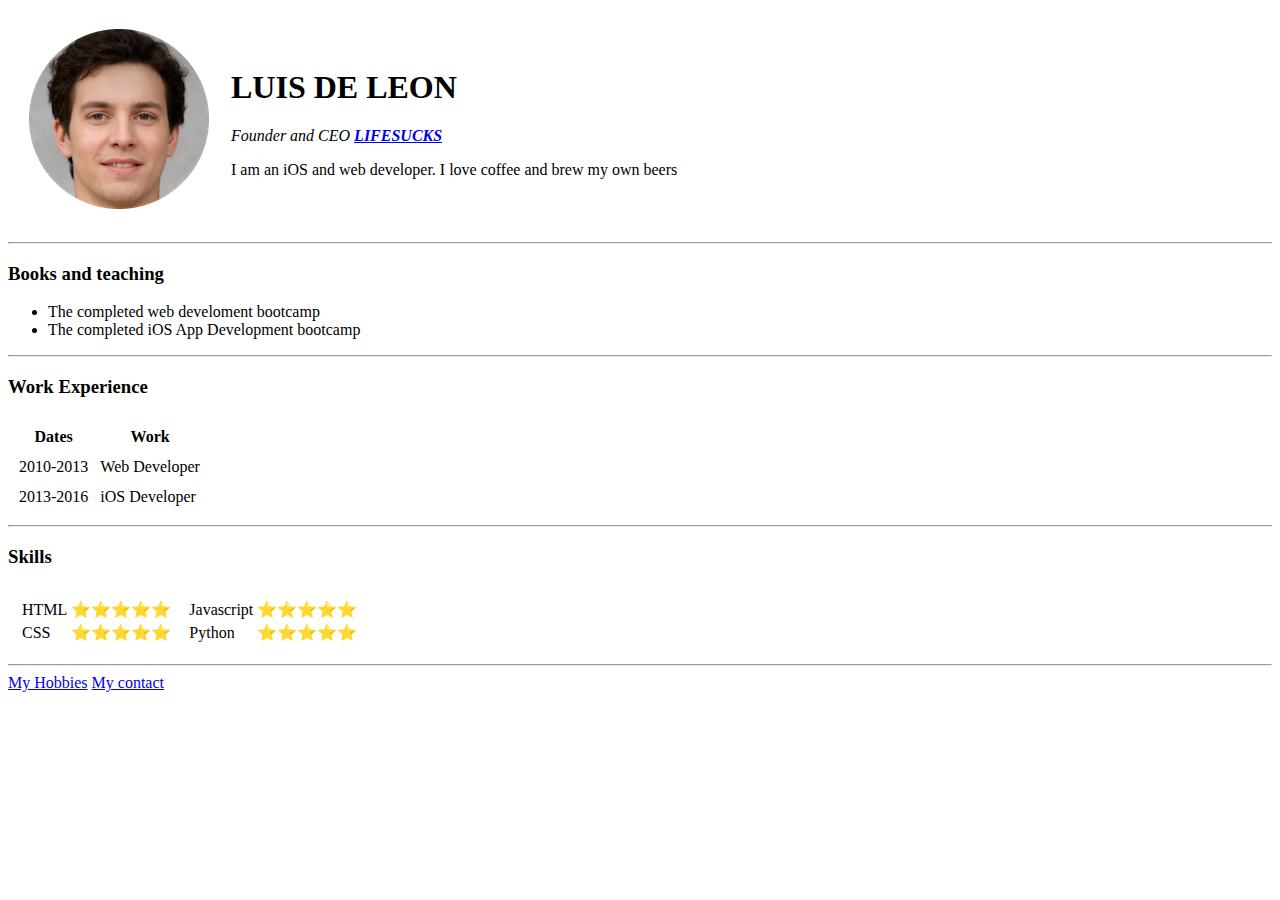
==== index.html @ e2a99b1e "Initial cv website files" ====
<!DOCTYPE html>
<html lang="en">
<head>
    <meta charset="UTF-8">
    <meta name="viewport" content="width=device-width, initial-scale=1.0">
    <title>Luis's personal site</title>
</head>
<body>
    <table cellspacing="20">
        <tr>
            <td> 
                <img src="Images\photo.png" alt="cv photo profile"/>
            </td>
            <td>
                <h1>LUIS DE LEON</h1>
                <P><em>Founder and CEO <strong><a href="https://appbrewery.com">LIFESUCKS</a></strong></em></P>
                <p>I am an iOS and web developer. I love coffee and brew my own beers</p>
    
            </td>
        </tr>
    </table>
 
    <hr>

    <h3>Books and teaching</h3>
    <ul>
        <li>The completed web develoment bootcamp</li>
        <li>The completed iOS App Development bootcamp</li>
    </ul>
    <hr>
    <h3>Work Experience</h3>
    <table cellspacing="10">
        <th>Dates</th>
        <th>Work</th>
        <tr>
            <td>2010-2013</td>
            <td>Web Developer</td>
        </tr>
        <tr>
            <td>2013-2016</td>
            <td>iOS Developer</td>
        </tr>
    </table>
    <hr>
    <h3>Skills</h3>
    <table cellspacing="10">
      <tr>
            <td>
                <table>  
                    <tr>
                        <td>
                            HTML
                        </td>
                        <td>
                            ⭐⭐⭐⭐⭐
                        </td>
                    </tr>
                    <tr>
                        <td>
                            CSS
                        </td>
                        <td>
                            ⭐⭐⭐⭐⭐
                        </td>
                    </tr>
                </table>
            </td>    
            <td>      
                <table>
                    <tr>
                        <td>
                            Javascript
                        </td>
                        <td>
                            ⭐⭐⭐⭐⭐
                        </td>
                    </tr>
                    <tr>
                        <td>
                            Python
                        </td>
                        <td>
                            ⭐⭐⭐⭐⭐
                        </td>
                    </tr>
                </table>
            </td>
        </tr>
    </table>
    <hr>
    <a href="hobbies.html">My Hobbies</a>
    <a href="contact-me.html">My contact</a>

</body>
</html>
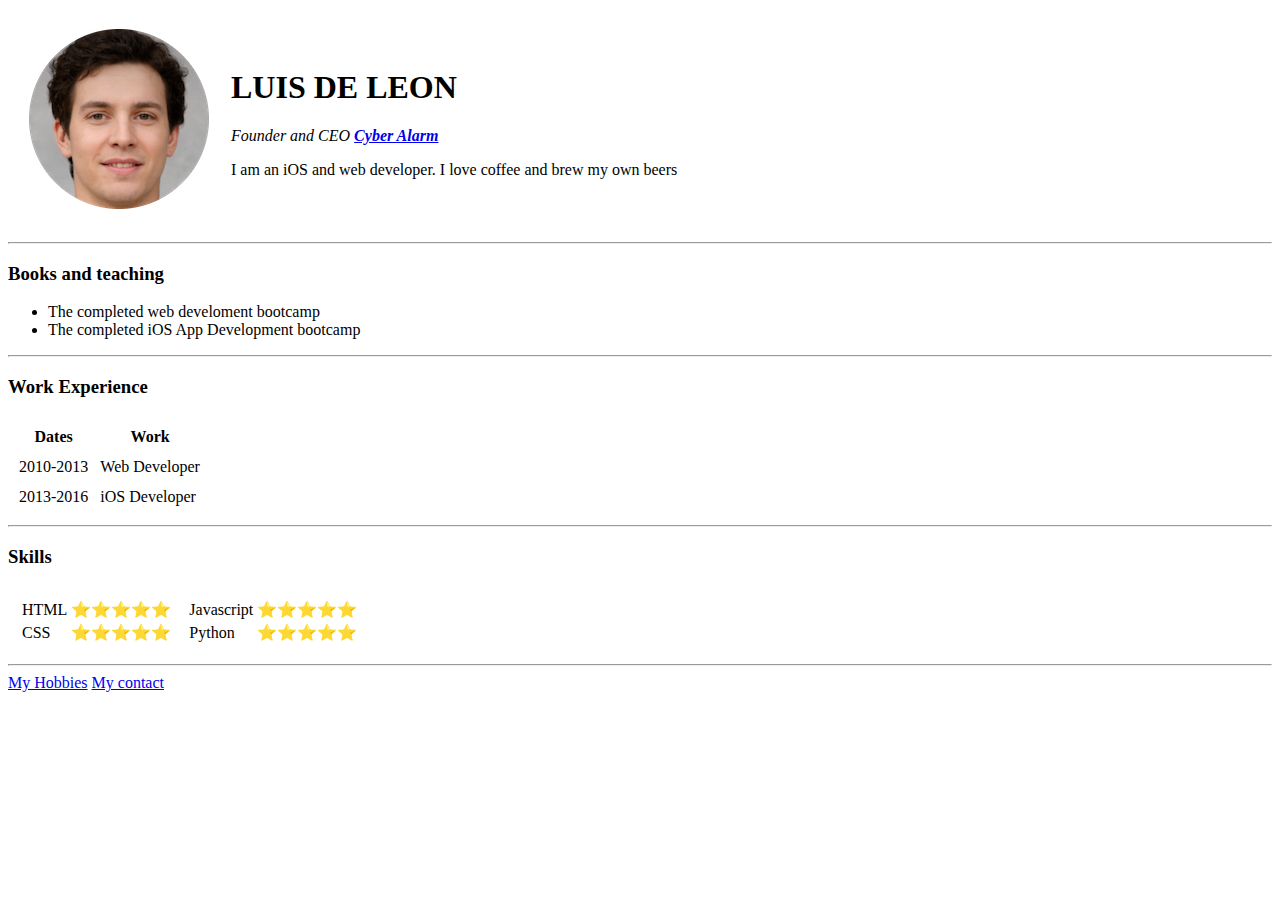
==== commit 9ef304bf: "Update index.html" ====
--- a/index.html
+++ b/index.html
@@ -13,7 +13,7 @@
             </td>
             <td>
                 <h1>LUIS DE LEON</h1>
-                <P><em>Founder and CEO <strong><a href="https://appbrewery.com">LIFESUCKS</a></strong></em></P>
+                <P><em>Founder and CEO <strong><a href="https://appbrewery.com">Cyber Alarm</a></strong></em></P>
                 <p>I am an iOS and web developer. I love coffee and brew my own beers</p>
     
             </td>
@@ -92,4 +92,4 @@
     <a href="contact-me.html">My contact</a>
 
 </body>
-</html>+</html>
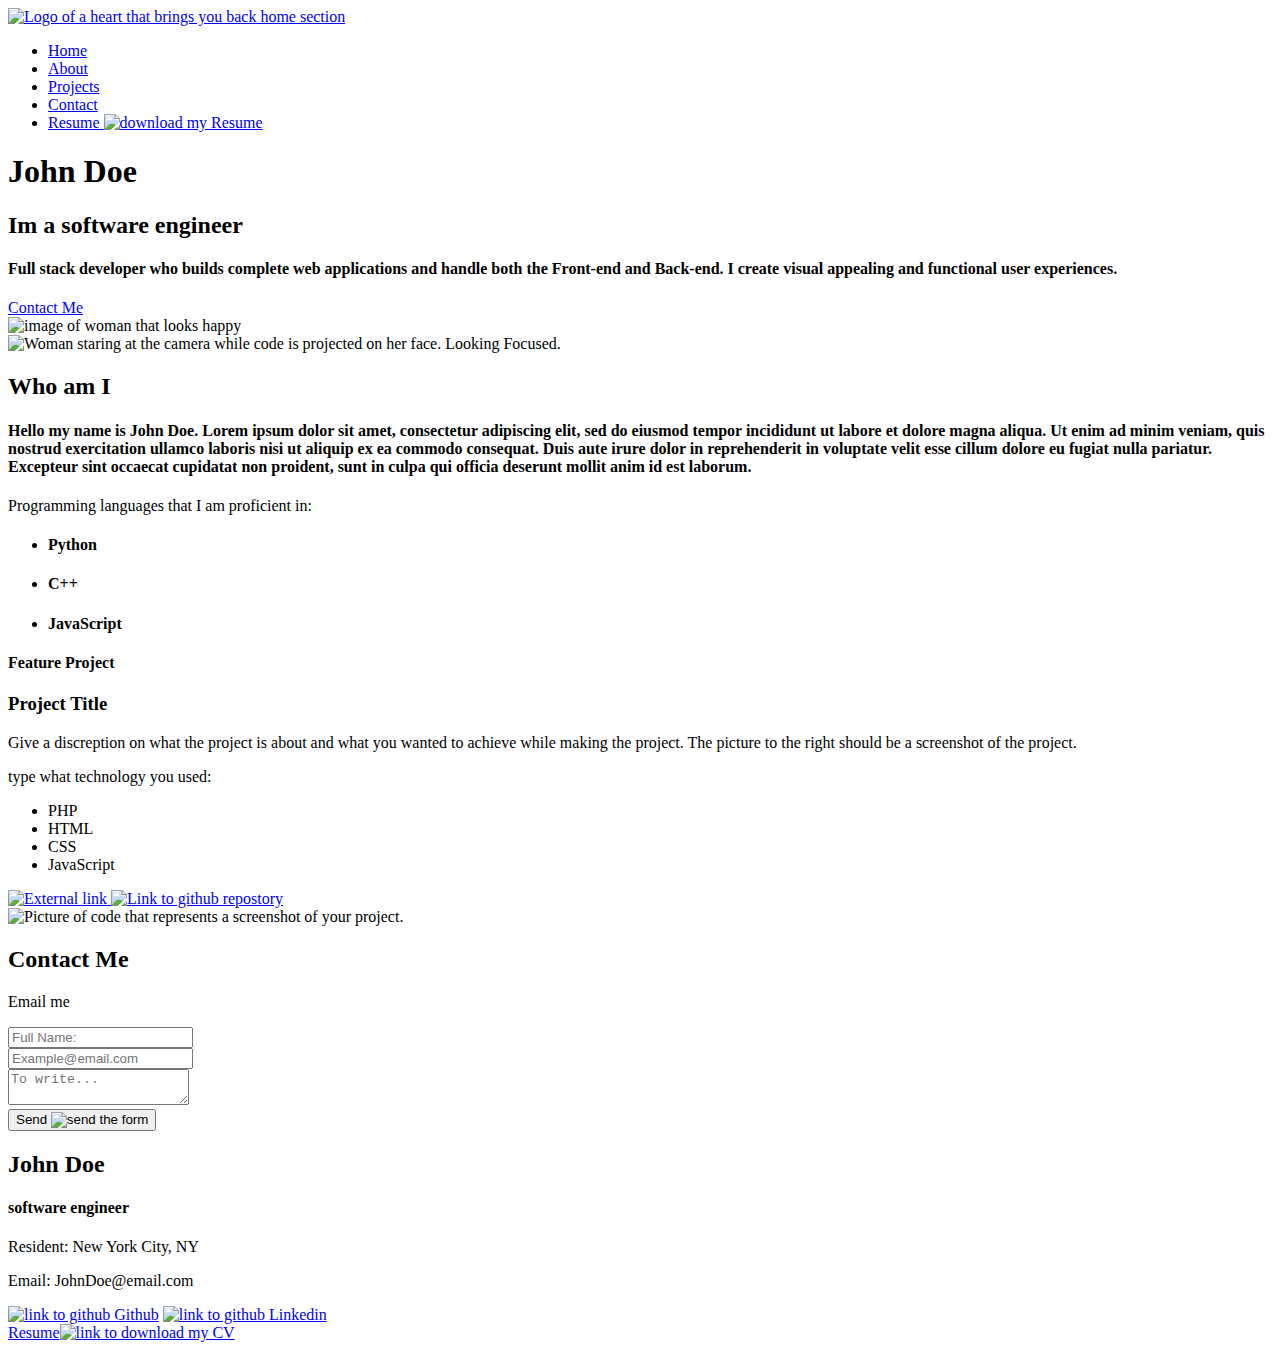
==== commit 69008d5f: "Update index.html" ====
--- a/index.html
+++ b/index.html
@@ -3,93 +3,119 @@
 <head>
     <meta charset="UTF-8">
     <meta name="viewport" content="width=device-width, initial-scale=1.0">
-    <title>Luis's personal site</title>
+    <title>Personal Portfolio Homepage</title>
+    <link rel="stylesheet" href="style.css">
+    <link rel="preconnect" href="https://fonts.googleapis.com">
+    <link rel="preconnect" href="https://fonts.gstatic.com" crossorigin>
+    <link href="https://fonts.googleapis.com/css2?family=Inter:ital,opsz,wght@0,14..32,700;1,14..32,700&display=swap" rel="stylesheet">
+    <script defer src="script.js"></script>
 </head>
 <body>
-    <table cellspacing="20">
-        <tr>
-            <td> 
-                <img src="Images\photo.png" alt="cv photo profile"/>
-            </td>
-            <td>
-                <h1>LUIS DE LEON</h1>
-                <P><em>Founder and CEO <strong><a href="https://appbrewery.com">Cyber Alarm</a></strong></em></P>
-                <p>I am an iOS and web developer. I love coffee and brew my own beers</p>
-    
-            </td>
-        </tr>
-    </table>
- 
-    <hr>
+    <header class="header">
+        <div class="header_content">
+            <a href="#">
+                <img src="assets/Heart.png" alt="Logo of a heart that brings you back home section" class="logo_img">
+            </a>
+            <nav>
+                <ul class="nav_list">    
+                    <li class="nav_item">
+                        <a href="#home" class="nav_link active">Home</a>
+                    </li>
+                    <li class="nav_item">
+                        <a href="#about" class="nav_link">About</a>
+                    </li>
+                    <li class="nav_item">
+                        <a href="#projects" class="nav_link">Projects</a>
+                    </li>
+                    <li class="nav_item">    
+                        <a href="#contact" class="nav_link">Contact</a>
+                    </li>
+                    <li class="nav_item">
+                        <a href="#Resume" class="nav_link resume">Resume <img src="assets/download.png" alt="download my Resume"></a>
+                        
+                    </li>
+                </ul>
+            </nav>
+        </div>
+    </header>
+    <main class="main">
+        <section class="section" id="home">
+            <div class="home_text">
+                <h1>John Doe</h1>
+                <h2>Im a software engineer</h2>
+                <h4><span id="red_text">Full stack developer</span> who builds complete web applications and handle both the Front-end and Back-end. I create <span id="red_text">visual appealing</span> and <span id="red_text">functional</span> user experiences.</h4>
+                <a href="#contact">Contact Me</a>
+            </div>
+            <div class="home_img">
+                <img src="assets/Happy.png" alt="image of woman that looks happy">
+            </div>
+        </section>
+        <section class="section" id="about">
+            <div class="about_img">
+                <img src="assets/Focused.png" alt="Woman staring at the camera while code is projected on her face. Looking Focused.">
+            </div>
+            <div class="about_text">
+                <h2>Who am I</h2>
+                <h4>Hello my name is <span id="red_text">John Doe</span>. Lorem ipsum dolor sit amet, consectetur adipiscing elit, sed do eiusmod tempor incididunt ut labore et dolore magna aliqua. Ut enim ad minim veniam, quis nostrud exercitation ullamco laboris nisi ut aliquip ex ea commodo consequat. Duis aute irure dolor in reprehenderit in voluptate velit esse cillum dolore eu fugiat nulla pariatur. Excepteur sint occaecat cupidatat non proident, sunt in culpa qui officia deserunt mollit anim id est laborum.</h4>
+                <p>Programming languages that I am proficient in:</p>
+                <ul>
+                    <li><h4>Python</h4></li>
+                    <li><h4>C++</h4></li>
+                    <li><h4>JavaScript</h4></li>
+                </ul>
+            </div>
+        </section>
+        <section class="section" id="projects">
+            <div class="project_text">
+                <h4>Feature Project</h4>
+                <h3>Project Title</h3>
+                <p>Give a discreption on what the project is about and what you wanted to achieve while making the project. The picture to the right should be a screenshot of the project.</p>
+                <p>type what technology you used:</p>
+                <ul>
+                    <li>PHP</li>
+                    <li>HTML</li>
+                    <li>CSS</li>
+                    <li>JavaScript</li>
+                </ul>
+                <a href="#project1">
+                    <img src="assets/External link.png" alt="External link">
+                </a>
+                <a href="#githubRepository"> 
+                    <img src="assets/Github.png" alt="Link to github repostory">
+                </a>   
+            </div>
+            <div class="project_picture">
+                <img src="assets/CodeImage.png" alt="Picture of code that represents a screenshot of your project.">
+            </div>
+        </section>
+        <section class="section" id="contact">
+            <div class="contact_form">
+                <h2>Contact Me</h2>
+                <p><span id="red_text">Email me</span></p>
+                <form action="https://api.web3forms.com/submit" method="POST" name="myForm">
+                    <input type="hidden" name="access_key" value="YOUR_ACCESS_KEY_HERE">
+                    <!--GO TO WEB3FORMS.COM AND SUBMITTING YOUR GMAIL
+                     GET AN ACCESS KEY CONNECTED TO THAT EMAIL
+                    THEN PLUG THAT ACCESS KEY TO THE VALUE = "YOUR_ACCESS_KEY_HERE"-->
 
-    <h3>Books and teaching</h3>
-    <ul>
-        <li>The completed web develoment bootcamp</li>
-        <li>The completed iOS App Development bootcamp</li>
-    </ul>
-    <hr>
-    <h3>Work Experience</h3>
-    <table cellspacing="10">
-        <th>Dates</th>
-        <th>Work</th>
-        <tr>
-            <td>2010-2013</td>
-            <td>Web Developer</td>
-        </tr>
-        <tr>
-            <td>2013-2016</td>
-            <td>iOS Developer</td>
-        </tr>
-    </table>
-    <hr>
-    <h3>Skills</h3>
-    <table cellspacing="10">
-      <tr>
-            <td>
-                <table>  
-                    <tr>
-                        <td>
-                            HTML
-                        </td>
-                        <td>
-                            ⭐⭐⭐⭐⭐
-                        </td>
-                    </tr>
-                    <tr>
-                        <td>
-                            CSS
-                        </td>
-                        <td>
-                            ⭐⭐⭐⭐⭐
-                        </td>
-                    </tr>
-                </table>
-            </td>    
-            <td>      
-                <table>
-                    <tr>
-                        <td>
-                            Javascript
-                        </td>
-                        <td>
-                            ⭐⭐⭐⭐⭐
-                        </td>
-                    </tr>
-                    <tr>
-                        <td>
-                            Python
-                        </td>
-                        <td>
-                            ⭐⭐⭐⭐⭐
-                        </td>
-                    </tr>
-                </table>
-            </td>
-        </tr>
-    </table>
-    <hr>
-    <a href="hobbies.html">My Hobbies</a>
-    <a href="contact-me.html">My contact</a>
-
+                    <input type="text" name="name" placeholder="Full Name:" class="contact_inputs" required><br>
+                    <input type="text" name="Email" placeholder="Example@email.com" class="contact_inputs" required><br>
+                    <textarea name="message" placeholder="To write..." class="contact_inputs" id="textarea" required></textarea><br>
+                    <button type="submit">Send <img src="assets/Arrow right.png" alt="send the form"></button>
+                </form>
+            </div>
+            <div class="business_card">
+                <h2>John Doe</h2>
+                <h4>software engineer</h4>
+                <p>Resident: New York City, NY</p>
+                <p>Email: JohnDoe@email.com</p>
+                <div class="social_links">
+                    <a href="#Github"><img src="assets/Github.png" alt="link to github"> Github</a>
+                    <a href="#Linkedin"><img src="assets/Linkedin.png" alt="link to github"> Linkedin</a>
+                </div>
+                <a href="#Resume">Resume<img src="assets/download.png" alt="link to download my CV"></a>
+            </div>
+        </section>
+    </main>
 </body>
-</html>
+</html>           
--- a/style.css
+++ b/style.css
@@ -0,0 +1 @@
+styles.css
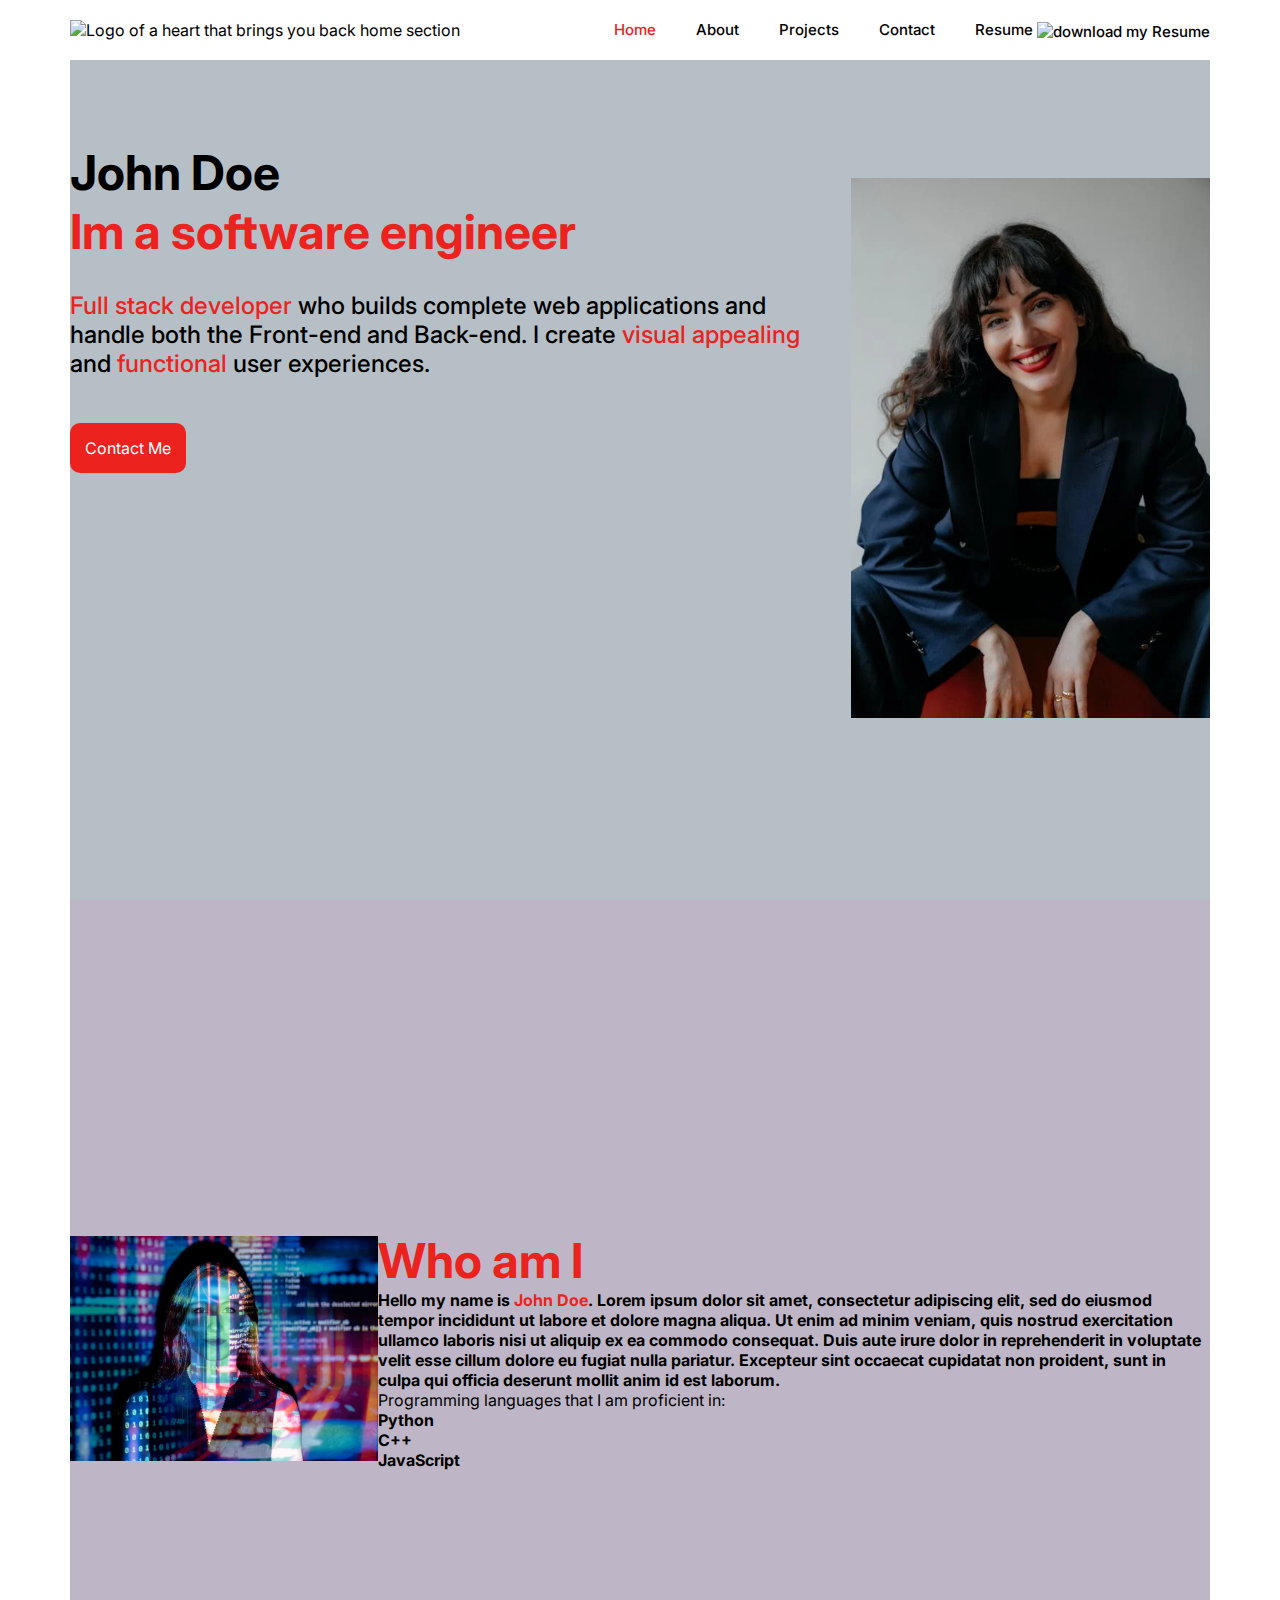
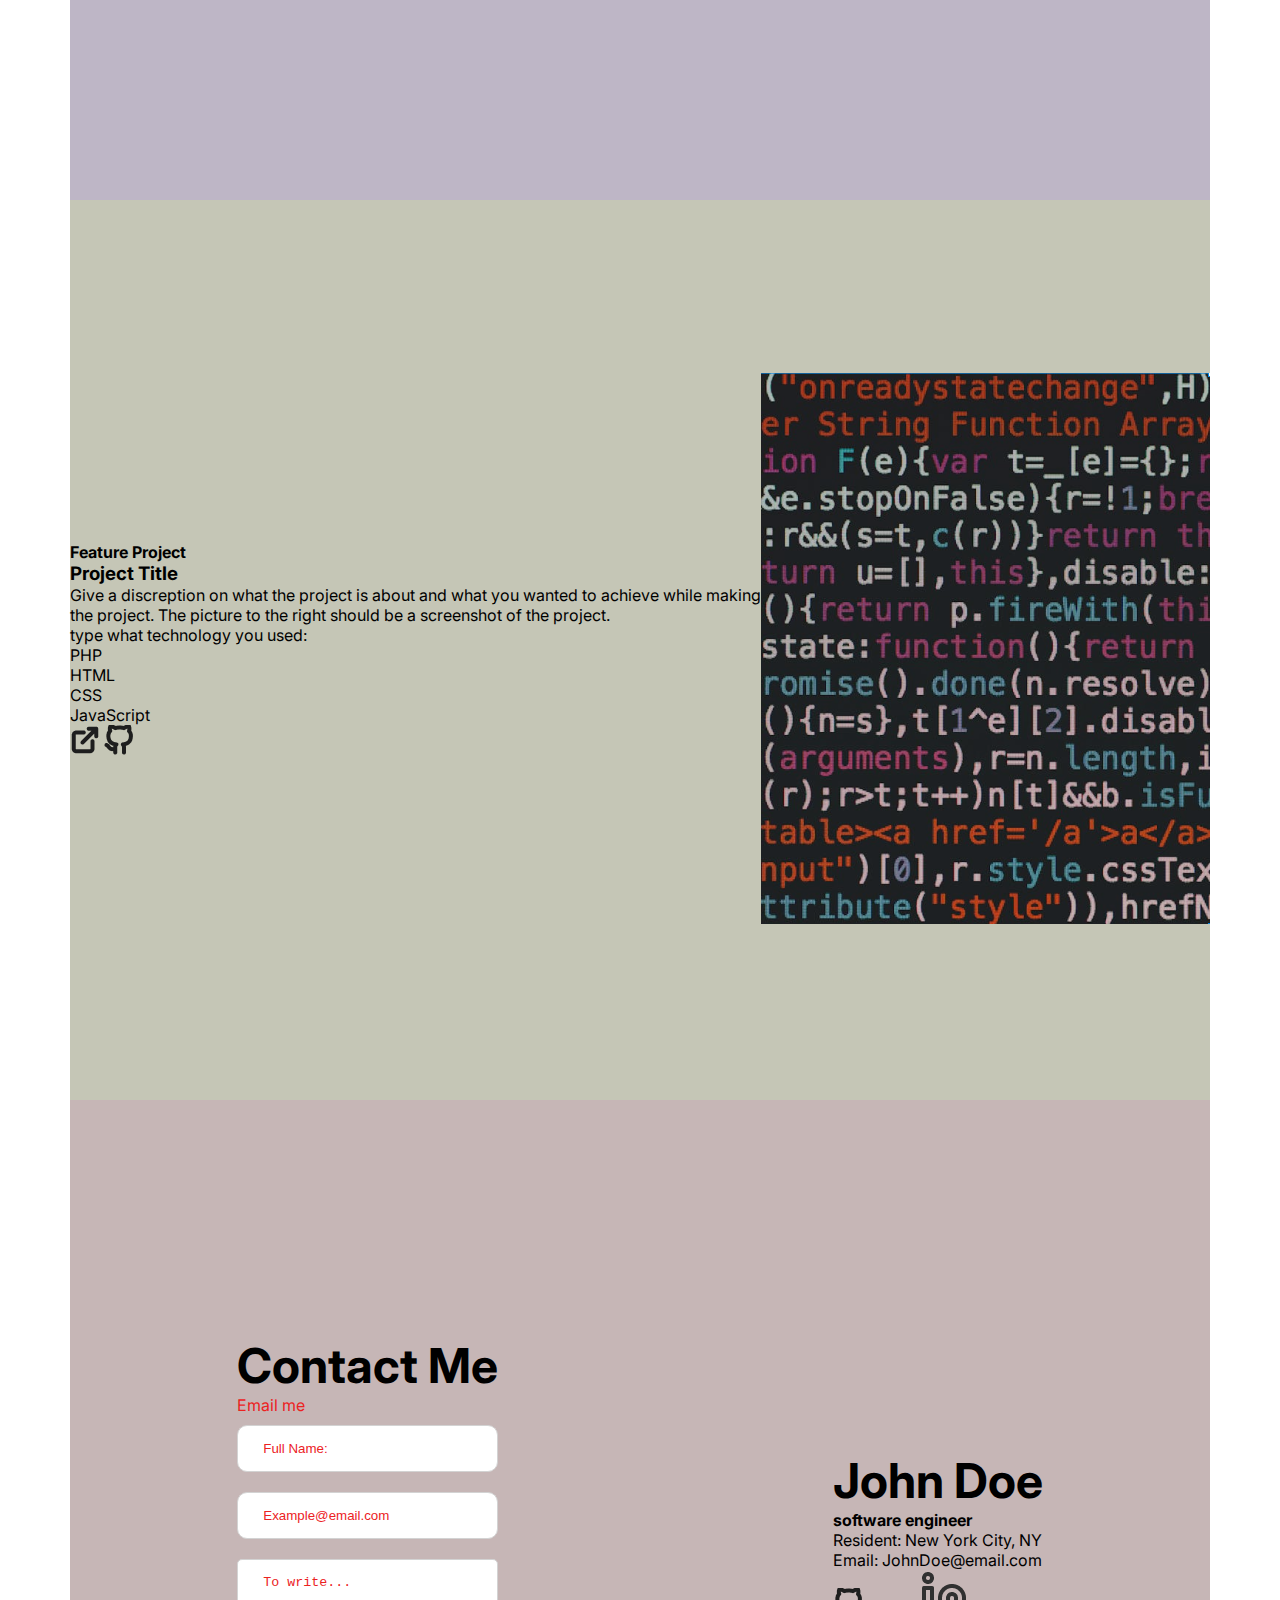
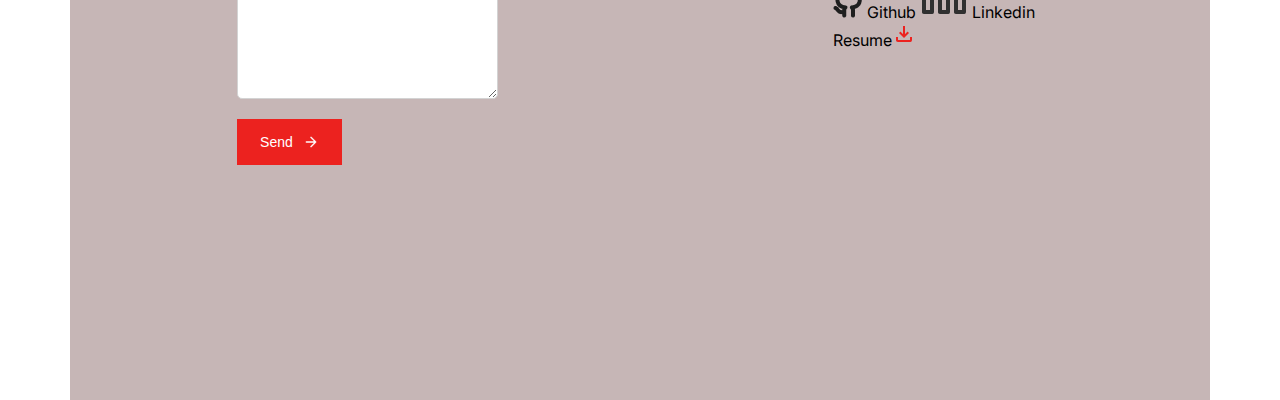
==== commit e7c8f232: "Update index.html" ====
--- a/index.html
+++ b/index.html
@@ -14,7 +14,7 @@
     <header class="header">
         <div class="header_content">
             <a href="#">
-                <img src="assets/Heart.png" alt="Logo of a heart that brings you back home section" class="logo_img">
+                <img src="images/Heart.png" alt="Logo of a heart that brings you back home section" class="logo_img">
             </a>
             <nav>
                 <ul class="nav_list">    
@@ -31,7 +31,7 @@
                         <a href="#contact" class="nav_link">Contact</a>
                     </li>
                     <li class="nav_item">
-                        <a href="#Resume" class="nav_link resume">Resume <img src="assets/download.png" alt="download my Resume"></a>
+                        <a href="#Resume" class="nav_link resume">Resume <img src="images/download.png" alt="download my Resume"></a>
                         
                     </li>
                 </ul>
@@ -47,12 +47,12 @@
                 <a href="#contact">Contact Me</a>
             </div>
             <div class="home_img">
-                <img src="assets/Happy.png" alt="image of woman that looks happy">
+                <img src="Images/Happy.png" alt="image of woman that looks happy">
             </div>
         </section>
         <section class="section" id="about">
             <div class="about_img">
-                <img src="assets/Focused.png" alt="Woman staring at the camera while code is projected on her face. Looking Focused.">
+                <img src="Images/Focused.png" alt="Woman staring at the camera while code is projected on her face. Looking Focused.">
             </div>
             <div class="about_text">
                 <h2>Who am I</h2>
@@ -78,14 +78,14 @@
                     <li>JavaScript</li>
                 </ul>
                 <a href="#project1">
-                    <img src="assets/External link.png" alt="External link">
+                    <img src="Images/External link.png" alt="External link">
                 </a>
                 <a href="#githubRepository"> 
-                    <img src="assets/Github.png" alt="Link to github repostory">
+                    <img src="Images/Github.png" alt="Link to github repostory">
                 </a>   
             </div>
             <div class="project_picture">
-                <img src="assets/CodeImage.png" alt="Picture of code that represents a screenshot of your project.">
+                <img src="Images/CodeImage.png" alt="Picture of code that represents a screenshot of your project.">
             </div>
         </section>
         <section class="section" id="contact">
@@ -101,7 +101,7 @@
                     <input type="text" name="name" placeholder="Full Name:" class="contact_inputs" required><br>
                     <input type="text" name="Email" placeholder="Example@email.com" class="contact_inputs" required><br>
                     <textarea name="message" placeholder="To write..." class="contact_inputs" id="textarea" required></textarea><br>
-                    <button type="submit">Send <img src="assets/Arrow right.png" alt="send the form"></button>
+                    <button type="submit">Send <img src="Images/Arrow right.png" alt="send the form"></button>
                 </form>
             </div>
             <div class="business_card">
@@ -110,10 +110,10 @@
                 <p>Resident: New York City, NY</p>
                 <p>Email: JohnDoe@email.com</p>
                 <div class="social_links">
-                    <a href="#Github"><img src="assets/Github.png" alt="link to github"> Github</a>
-                    <a href="#Linkedin"><img src="assets/Linkedin.png" alt="link to github"> Linkedin</a>
+                    <a href="#Github"><img src="Images/Github.png" alt="link to github"> Github</a>
+                    <a href="#Linkedin"><img src="Images/Linkedin.png" alt="link to github"> Linkedin</a>
                 </div>
-                <a href="#Resume">Resume<img src="assets/download.png" alt="link to download my CV"></a>
+                <a href="#Resume">Resume<img src="Images/download.png" alt="link to download my CV"></a>
             </div>
         </section>
     </main>
--- a/style.css
+++ b/style.css
@@ -1 +1,214 @@
-styles.css
+*{
+    margin:0;
+    padding:0;
+    box-sizing: border-box;
+}
+
+html{
+    scroll-behavior: smooth;
+}
+
+body{
+    font-family: 'Inter', sans-serif ;
+    background-color: #FFFFFF;
+}
+
+a{
+    text-decoration: none;
+    color: inherit;
+}
+
+ul{
+    list-style: none;
+}
+
+h2{
+    font-size: 48px;
+    font-weight: 700;
+}
+
+.header{
+    background-color: #FFFFFF;
+    position:fixed;
+    width:100%;
+}
+
+.header_content{
+    height: 60px;
+    display: flex; 
+    align-items: center;
+    justify-content: space-between;
+    max-width: 1200px;
+    margin:0 auto;
+    padding: 0 30px;
+}
+
+.logo_img{
+    height: 36px;
+}
+
+.nav_list{
+    display: flex;
+    column-gap: 40px;
+    font-weight: 500;
+}
+
+.nav_link{
+    font-size: 15px;
+    transition: all 0.2s;
+}
+
+.nav_link:hover{
+    opacity: 0.5;
+    font-size: large;
+    transition: all 0.2s;
+}
+
+.resume img{
+    vertical-align: middle;
+}
+
+.active{
+    color: #EC221F;
+}
+.main{
+    max-width: 1200px;
+    margin: 0 auto;
+    padding: 0 30px;
+}
+
+.section{
+    height: 100vh;
+    display: flex;
+    justify-content: space-around;
+    align-items: center;
+}
+
+.section:nth-child(1){
+    background:rgb(182,190,198);
+}
+
+.section:nth-child(2){
+    background:rgb(190,182,198);
+
+}
+
+.section:nth-child(3){
+    background:rgb(197,198,182);
+
+}
+
+.section:nth-child(4){
+    background:rgb(198,182,182);
+
+}
+
+.home_text{
+    margin-right: 30px;
+}
+
+.home_text h1{
+    font-size: 48px;
+    font-weight: bolder;
+    margin-top: -300px;
+}
+
+.home_text h2{
+    color:#EC221F;
+}
+
+.home_text h4{
+    margin: 30px 0 60px;
+    font-size: 24px;
+    font-weight: 500;
+}
+
+.home_text a{
+    background-color: #EC221F;
+    padding: 15px;
+    border-radius: 10px;
+    color: #FFFFFF;
+    transition: all 0.2s;
+}
+
+.home_text a:hover{
+    opacity: 0.5;
+    transition: all 0.2s;
+}
+
+.home_img img{
+    height: 60vh;
+}
+
+.about_img img{
+    height:25vh;
+}
+
+.about_text h2{
+    color:#EC221F;
+}
+
+.contact_form form {
+    display: flex;
+    flex-direction: column;
+    gap: 0; 
+    width: 100%;
+    margin-top: 10px;
+}
+
+.contact_inputs {
+    width: 100%;
+    padding: 15px;
+    box-sizing: border-box;
+    border: 1px solid lightgrey;
+    outline: none;
+    padding-left: 25px;
+    font-weight: 500px;
+    color: #666;
+    border-radius: 10px;
+    transition: all 0.2s;
+}
+
+.contact_inputs:focus{
+    border: 2px solid gray;
+} 
+
+.contact_inputs::placeholder{
+    color: #EC221F;
+}
+
+.contact_form button {
+    display: flex;
+    align-items: center;
+    justify-content: center;
+    padding: 15px;
+    width: 40%;
+    font-size: 14px;
+    color: #fff;
+    background-color: #EC221F;
+    gap: 10px;
+    border: none;
+    cursor: pointer;
+}
+
+.contact_form button:hover{
+    opacity: 0.5;
+    transition: all 0.2s;
+}
+
+.contact_form button img {
+    width: 16px;
+    height: 16px; 
+    vertical-align: middle;
+}
+
+
+
+#textarea{
+    height: 140px;
+    border-radius: 5px;
+}
+
+#red_text{
+    color: #EC221F;
+}
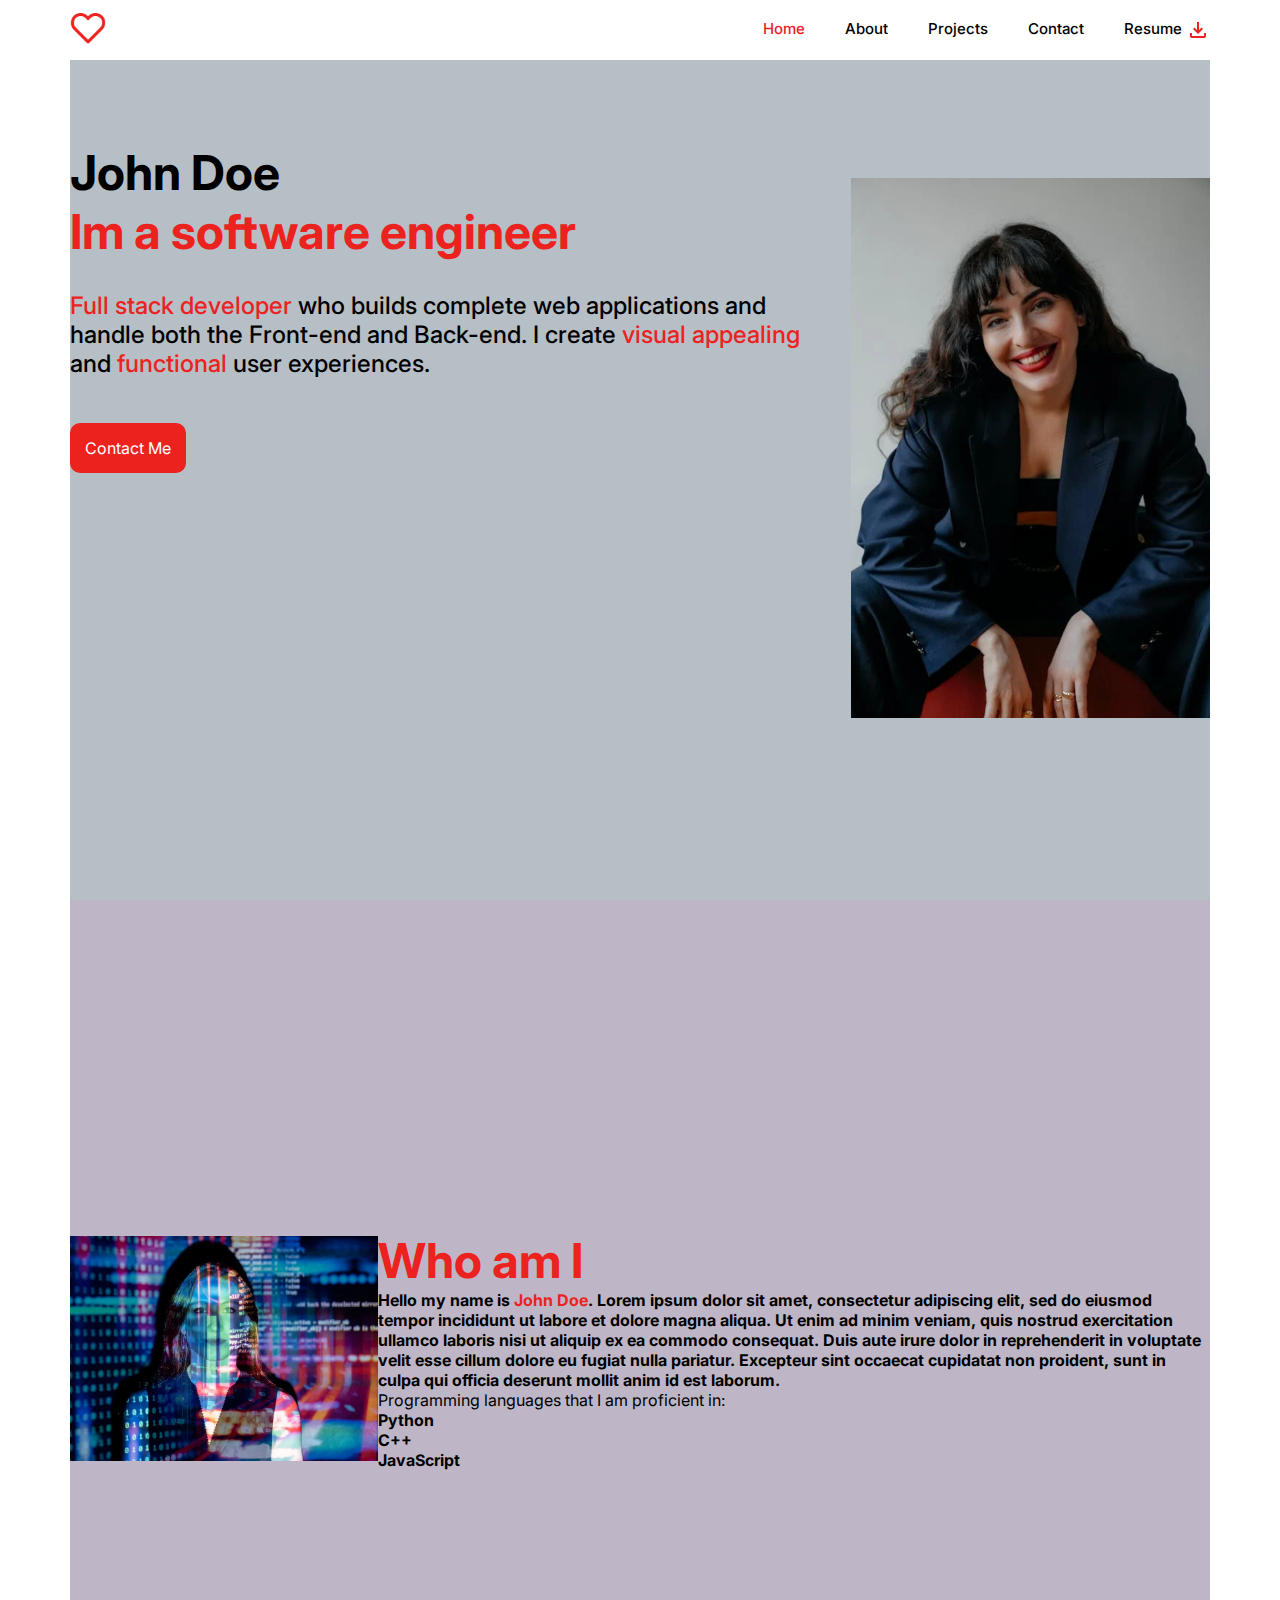
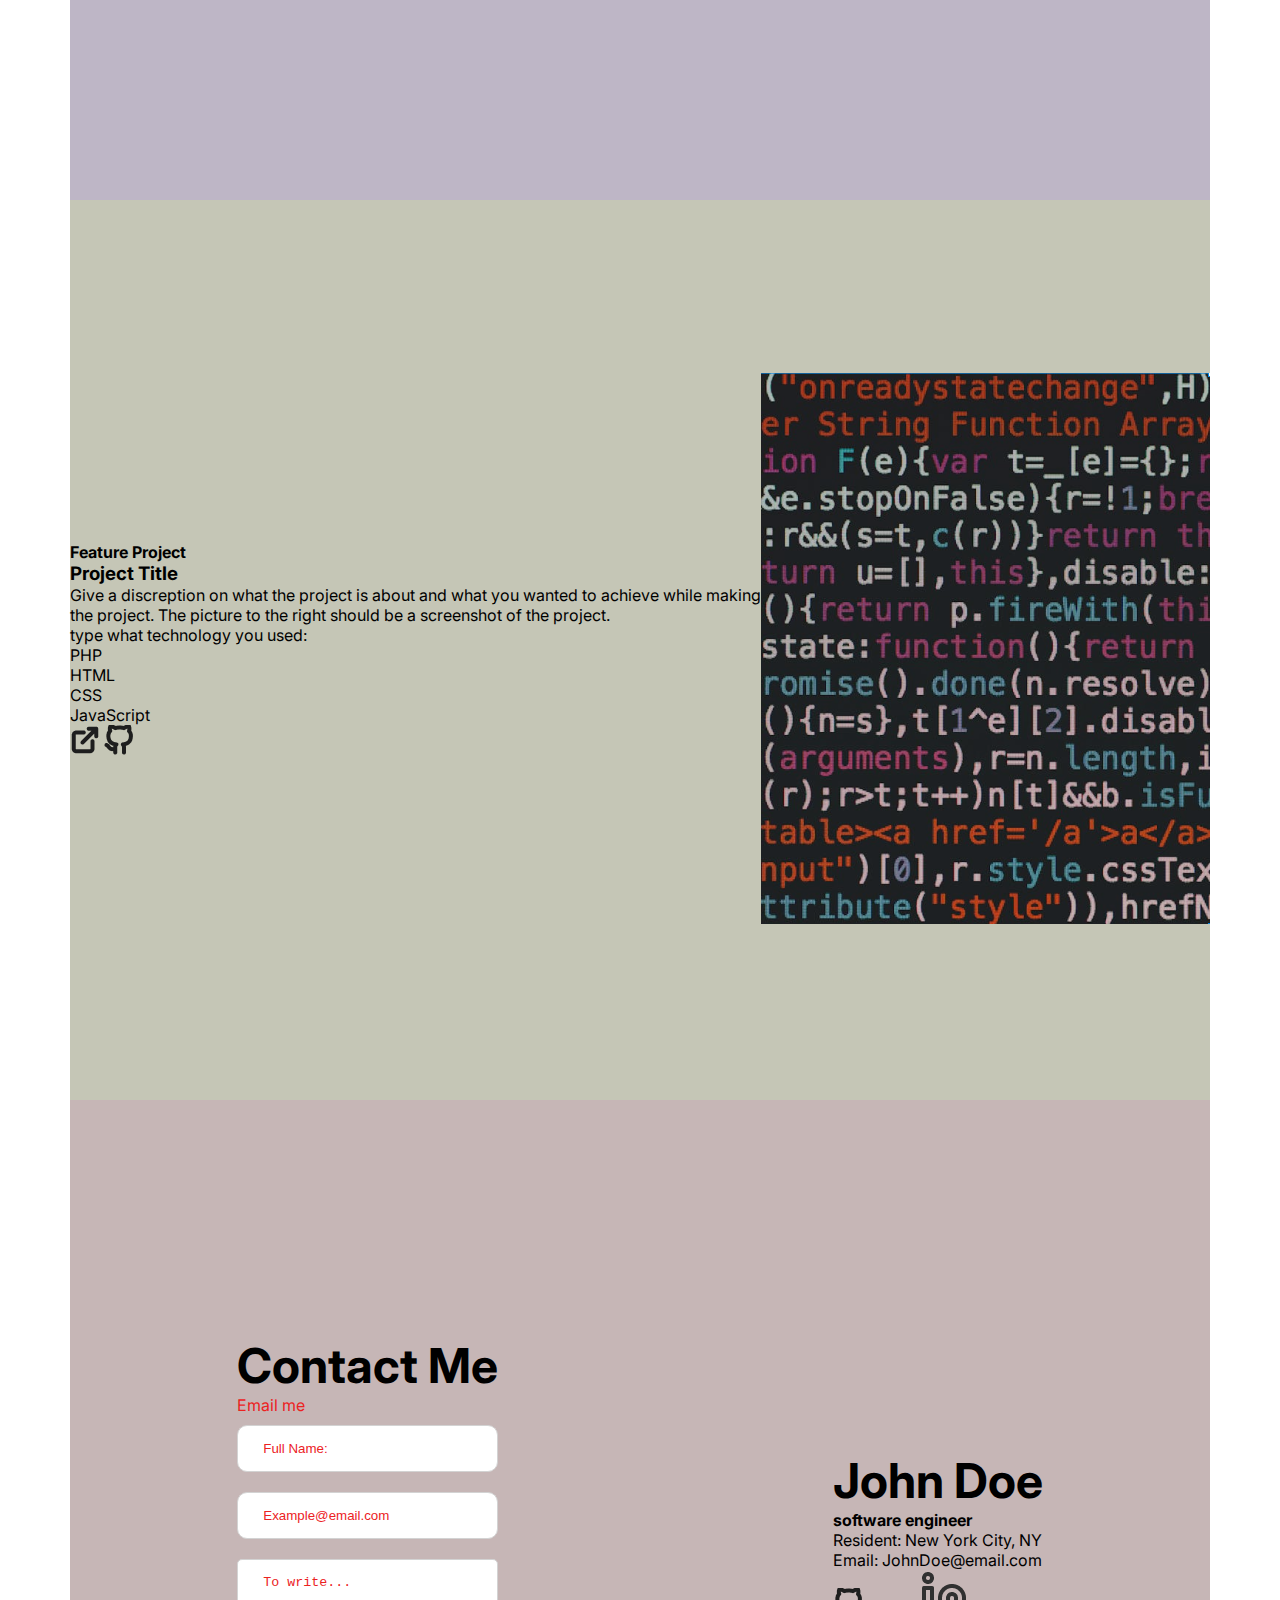
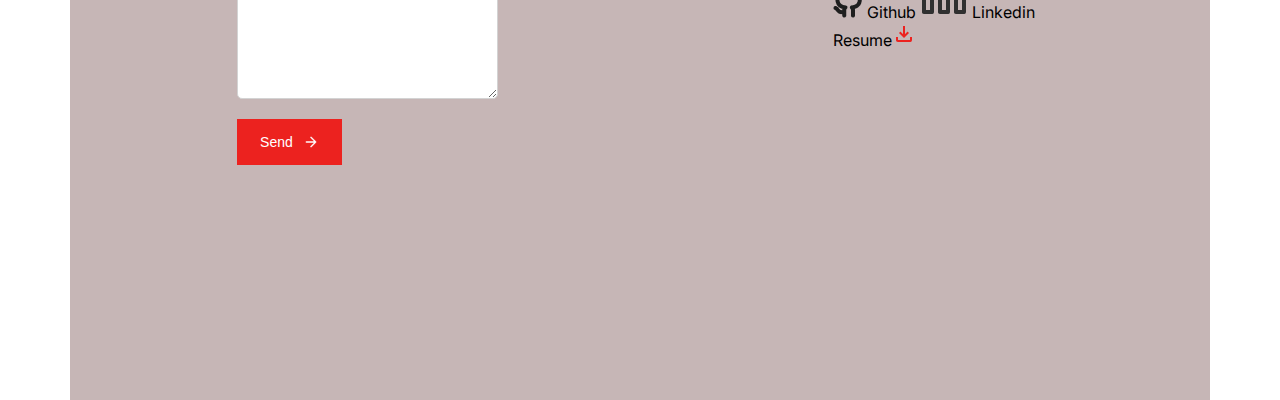
==== commit 457ef2b3: "Update index.html" ====
--- a/index.html
+++ b/index.html
@@ -14,7 +14,7 @@
     <header class="header">
         <div class="header_content">
             <a href="#">
-                <img src="images/Heart.png" alt="Logo of a heart that brings you back home section" class="logo_img">
+                <img src="Images/Heart.png" alt="Logo of a heart that brings you back home section" class="logo_img">
             </a>
             <nav>
                 <ul class="nav_list">    
@@ -31,7 +31,7 @@
                         <a href="#contact" class="nav_link">Contact</a>
                     </li>
                     <li class="nav_item">
-                        <a href="#Resume" class="nav_link resume">Resume <img src="images/download.png" alt="download my Resume"></a>
+                        <a href="#Resume" class="nav_link resume">Resume <img src="Images/download.png" alt="download my Resume"></a>
                         
                     </li>
                 </ul>
